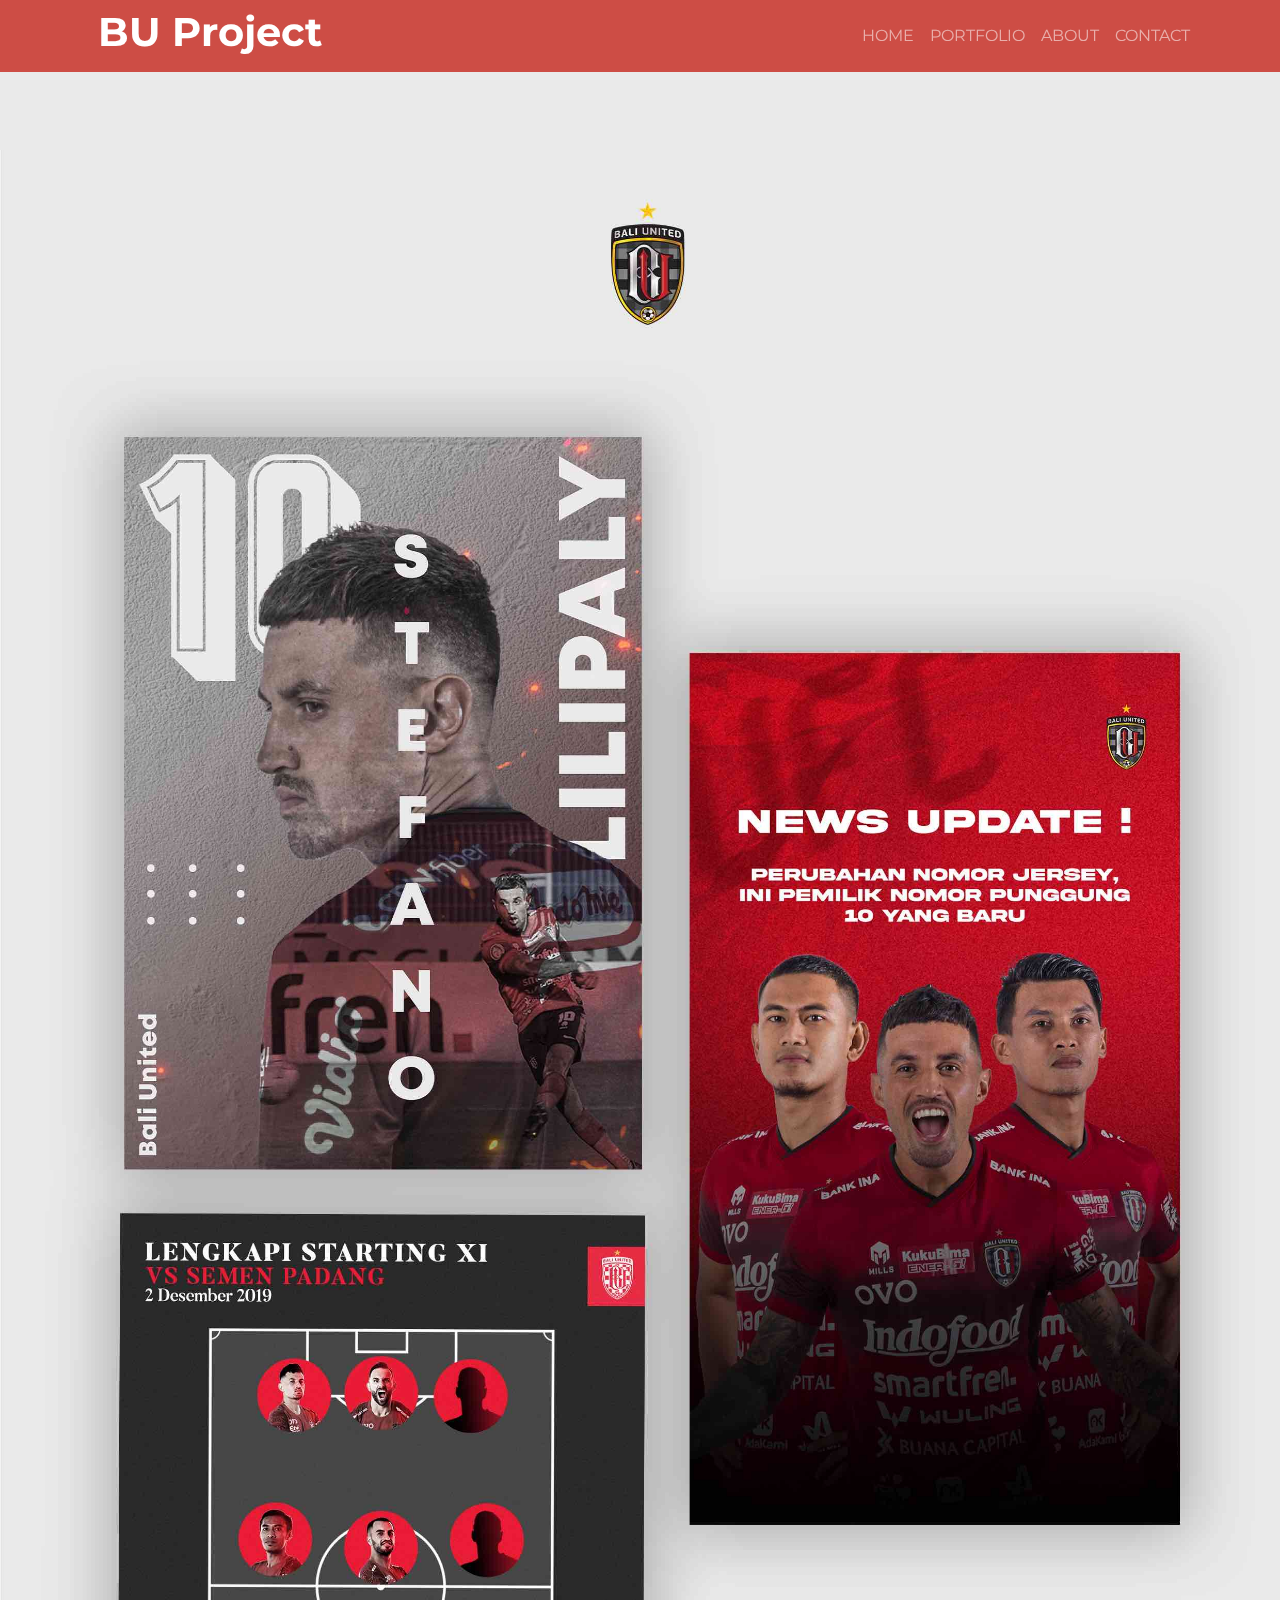
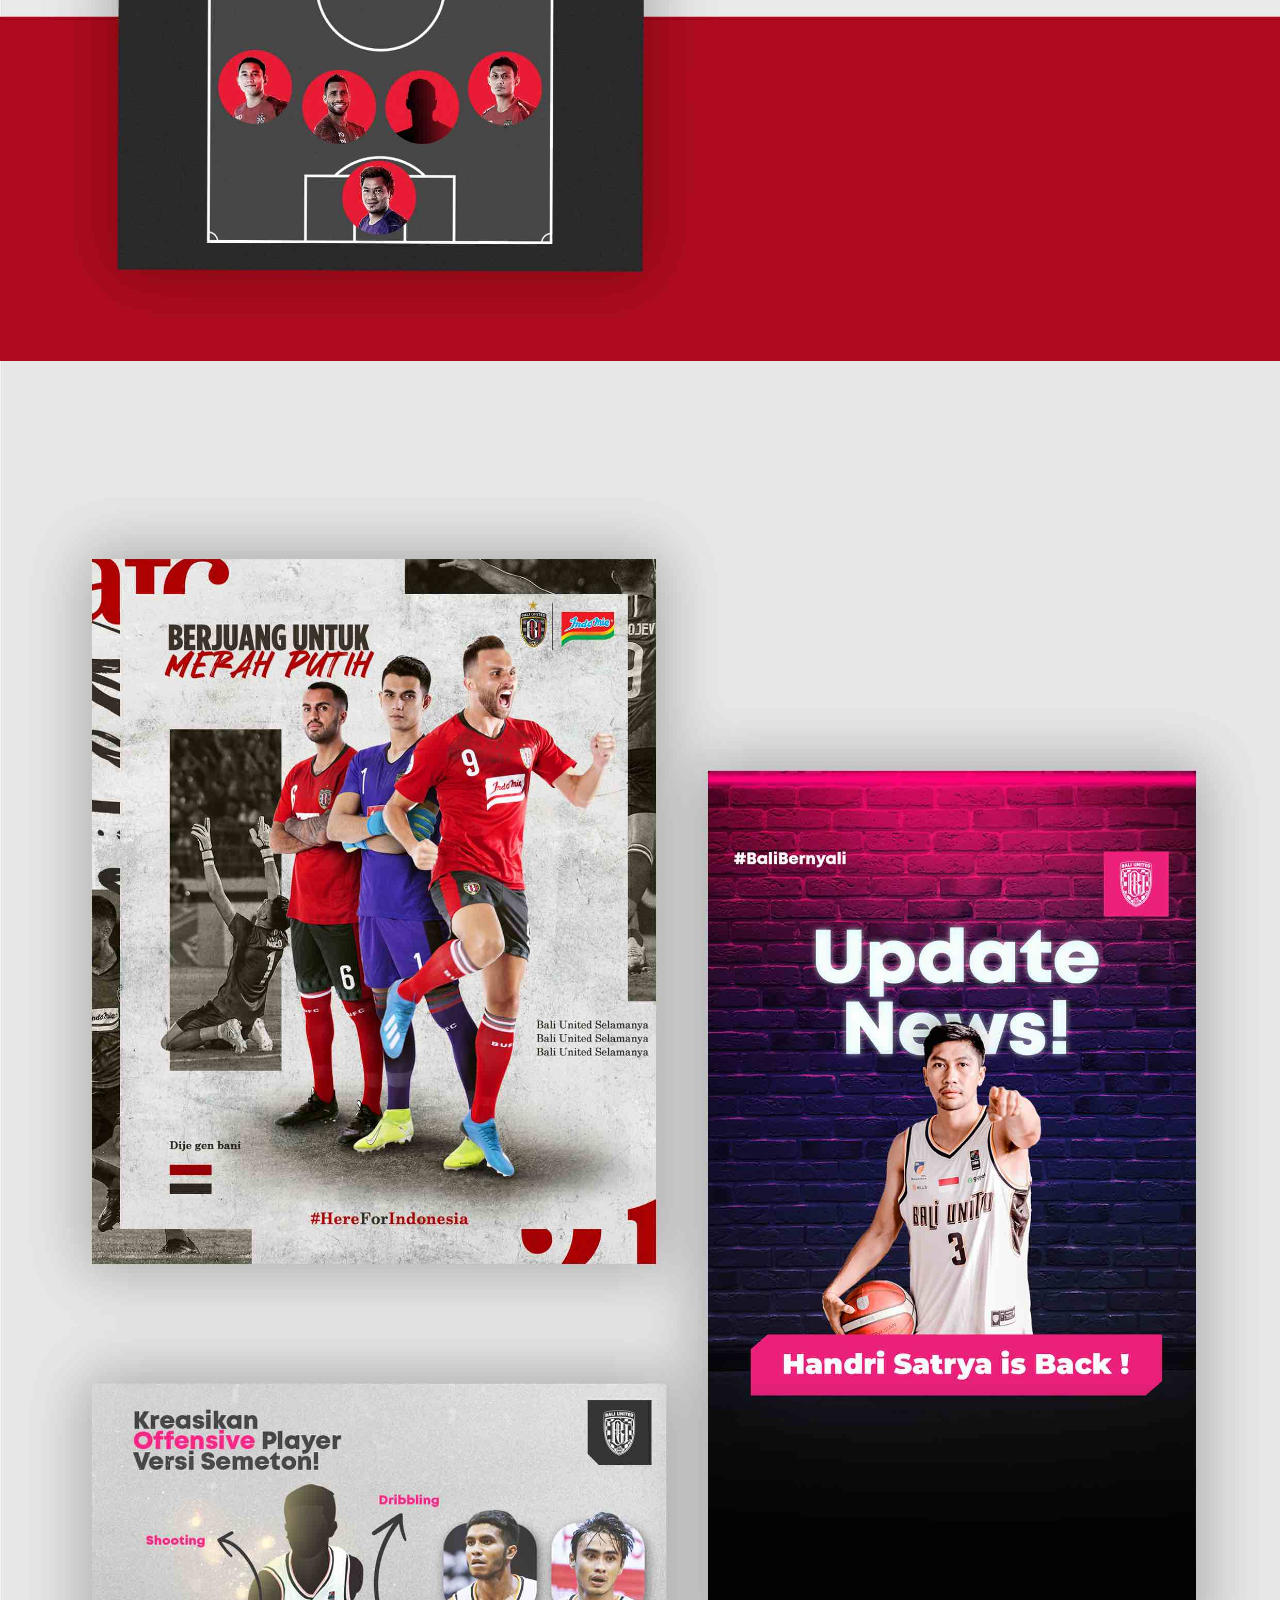
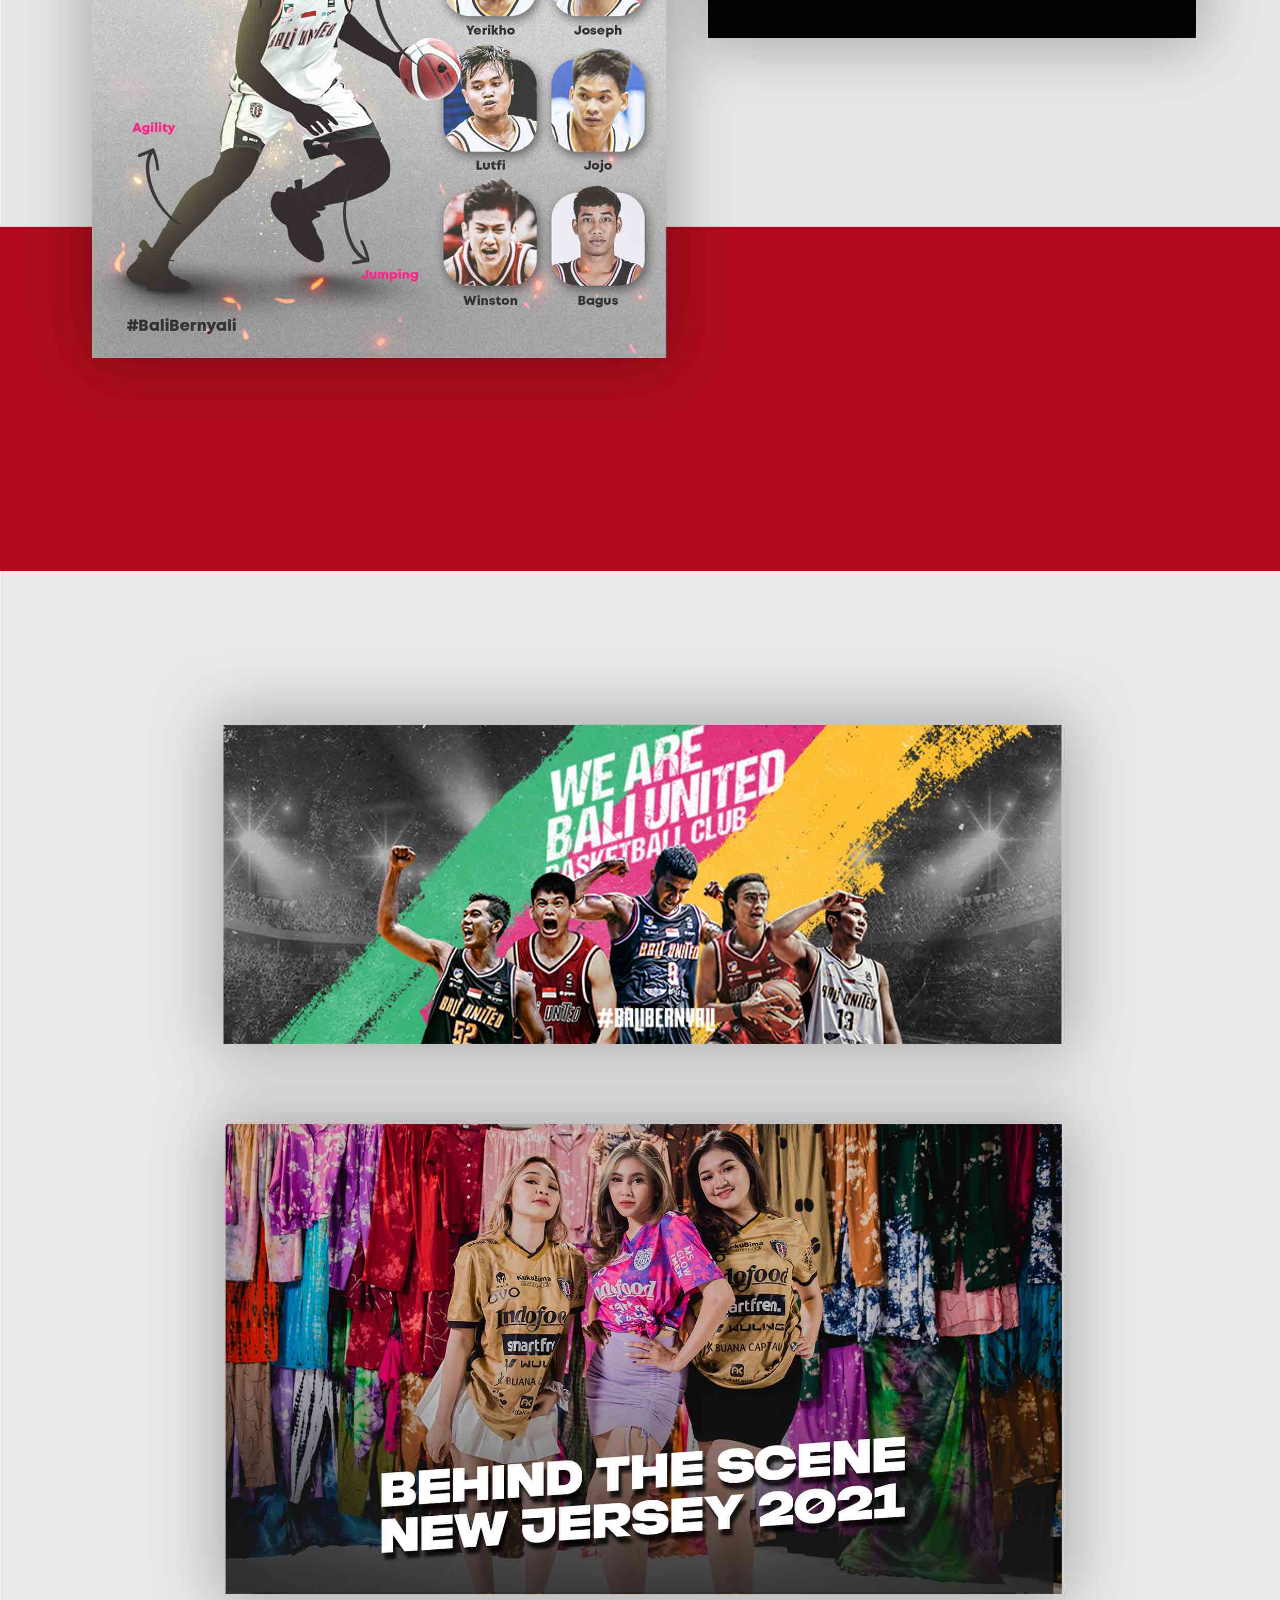
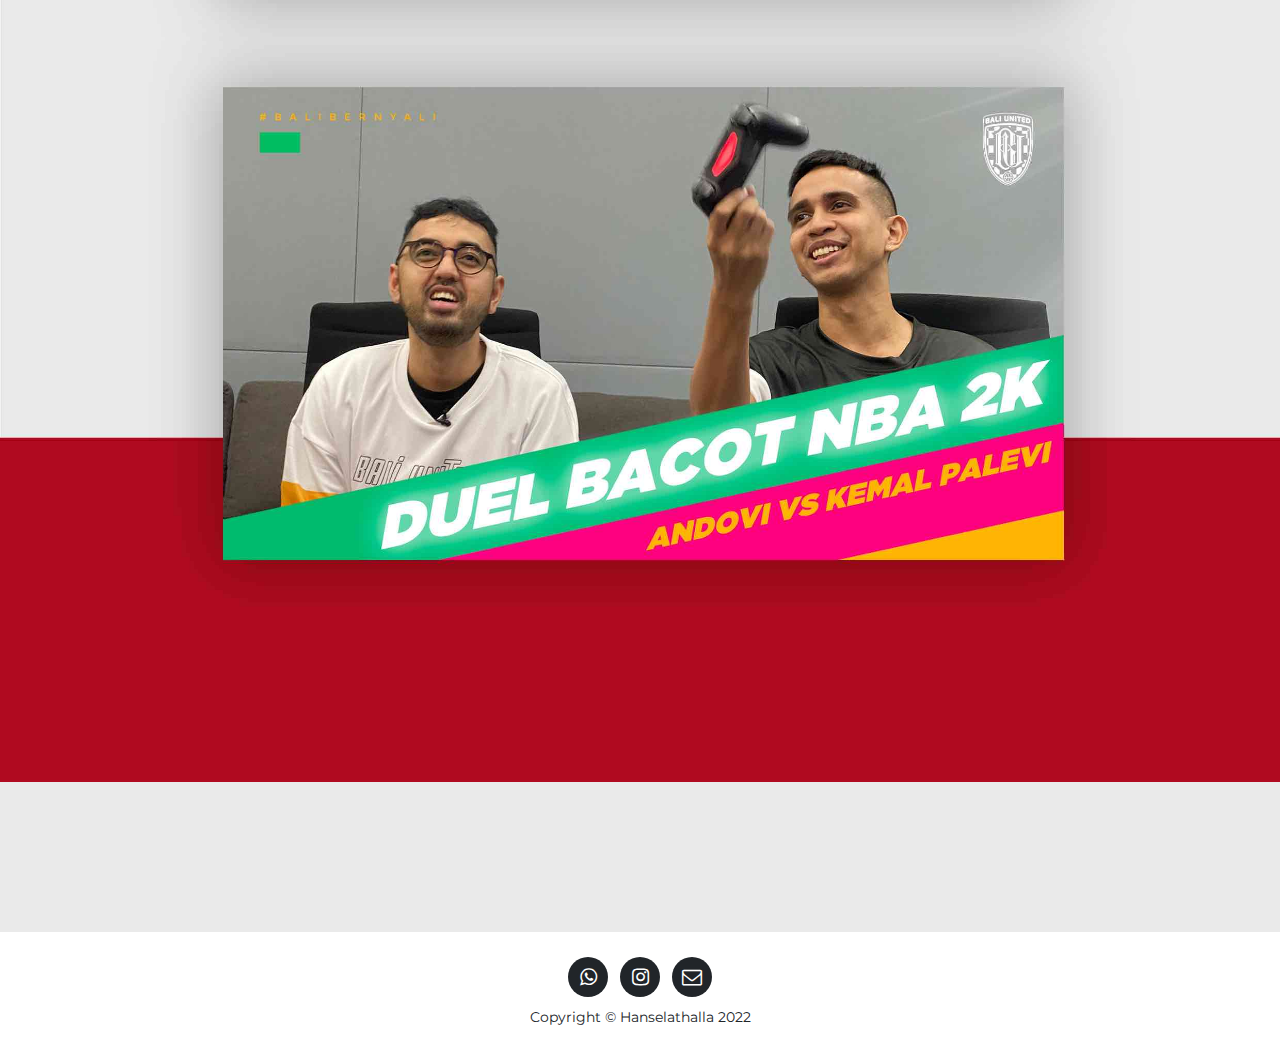
==== Baliunited.html @ dcb746bf "Added new files" ====
<!DOCTYPE html>
<html>

<head>
    <meta charset="utf-8">
    <meta name="viewport" content="width=device-width, initial-scale=1.0, shrink-to-fit=no">
    <title>Home - Brand</title>
    <link rel="stylesheet" href="assets/bootstrap/css/bootstrap.min.css">
    <link rel="stylesheet" href="https://fonts.googleapis.com/css?family=Montserrat:400,700">
    <link rel="stylesheet" href="https://fonts.googleapis.com/css?family=Kaushan+Script">
    <link rel="stylesheet" href="assets/fonts/font-awesome.min.css">
    <link rel="stylesheet" href="assets/css/Footer-Basic.css">
    <link rel="stylesheet" href="assets/css/Footer-with-social-media-icons.css">
    <link rel="stylesheet" href="assets/css/untitled-1.css">
    <link rel="stylesheet" href="assets/css/untitled-10.css">
    <link rel="stylesheet" href="assets/css/untitled-11.css">
    <link rel="stylesheet" href="assets/css/untitled-12.css">
    <link rel="stylesheet" href="assets/css/untitled-2.css">
    <link rel="stylesheet" href="assets/css/untitled-3.css">
    <link rel="stylesheet" href="assets/css/untitled-4.css">
    <link rel="stylesheet" href="assets/css/untitled-5.css">
    <link rel="stylesheet" href="assets/css/untitled-6.css">
    <link rel="stylesheet" href="assets/css/untitled-7.css">
    <link rel="stylesheet" href="assets/css/untitled-8.css">
    <link rel="stylesheet" href="assets/css/untitled-9.css">
    <link rel="stylesheet" href="assets/css/untitled.css">
</head>

<body id="page-top" data-bs-spy="scroll" data-bs-target="#mainNav" data-bs-offset="54">
    <nav class="navbar navbar-dark navbar-expand-lg fixed-top bg-info" id="mainNav-2">
        <div class="container"><a class="navbar-brand" href="#page-top"></a>
            <h1 style="color: rgb(255,255,255);">BU Project</h1><button data-bs-toggle="collapse" data-bs-target="#navbarResponsive-2" class="navbar-toggler navbar-toggler-right" type="button" aria-controls="navbarResponsive" aria-expanded="false" aria-label="Toggle navigation" style="background: rgba(255,255,255,0.25);"><i class="fa fa-bars"></i></button>
            <div class="collapse navbar-collapse" id="navbarResponsive-2">
                <ul class="navbar-nav ms-auto text-uppercase">
                    <li class="nav-item"><a class="nav-link" href="index.html">Home</a></li>
                    <li class="nav-item"><a class="nav-link" href="index.html#portfolio">Portfolio</a></li>
                    <li class="nav-item"><a class="nav-link" href="index.html#about">About</a></li>
                    <li class="nav-item"></li>
                    <li class="nav-item"><a class="nav-link" href="#contact">Contact</a></li>
                </ul>
            </div>
        </div>
    </nav>
    <section class="article-clean" style="/*transform: scale(1.08);*//*margin-top: -117px;*/background: rgb(234,234,234);">
        <div class="container">
            <div class="row" style="width: 336px;">
                <div class="col-11 col-sm-10 col-lg-12 col-xl-8 offset-0 offset-sm-2 offset-lg-0 offset-xl-2">
                    <div class="intro"></div>
                    <div class="text"></div>
                </div>
            </div>
        </div><img class="img-fluid" src="assets/img/24.jpg" style="/*transform: scale(1.14);*/max-width: 100%;"><img class="img-fluid" src="assets/img/25.jpg" style="/*transform: scale(1.14);*/max-width: 100%;"><img class="img-fluid" src="assets/img/26.jpg" style="/*transform: scale(1.14);*/max-width: 100%;">
    </section>
    <footer>
        <div class="container">
            <div class="row">
                <div class="col-md-4">
                    <ul class="list-inline social-buttons">
                        <li class="list-inline-item"></li>
                    </ul>
                </div>
                <div class="col-md-4">
                    <ul class="list-inline social-buttons">
                        <li class="list-inline-item"><a href="https://wa.me/6281266294804?text=Halo,%20saya%20ingin%20request%20design" target="_blank"><i class="fa fa-whatsapp"></i></a></li>
                        <li class="list-inline-item"><a href="https://www.instagram.com/hnselathalla/" target="_blank"><i class="fa fa-instagram"></i></a></li>
                        <li class="list-inline-item"><a href="mailto:hanselathalla42gmail.com"><i class="fa fa-envelope-o"></i></a></li>
                    </ul><span class="copyright">Copyright&nbsp;© Hanselathalla 2022</span>
                </div>
                <div class="col-md-4">
                    <ul class="list-inline quicklinks"></ul>
                </div>
            </div>
        </div>
    </footer>
    <script src="assets/bootstrap/js/bootstrap.min.js"></script>
    <script src="assets/js/agency.js"></script>
    <script src="assets/js/Tab.js"></script>
</body>

</html>
---- assets/css/Footer-Basic.css ----
.footer-basic {
  padding: 40px 0;
  background-color: #ffffff;
  color: #4b4c4d;
}

.footer-basic ul {
  padding: 0;
  list-style: none;
  text-align: center;
  font-size: 18px;
  line-height: 1.6;
  margin-bottom: 0;
}

.footer-basic li {
  padding: 0 10px;
}

.footer-basic ul a {
  color: inherit;
  text-decoration: none;
  opacity: 0.8;
}

.footer-basic ul a:hover {
  opacity: 1;
}

.footer-basic .social {
  text-align: center;
  padding-bottom: 25px;
}

.footer-basic .social > a {
  font-size: 24px;
  width: 40px;
  height: 40px;
  line-height: 40px;
  display: inline-block;
  text-align: center;
  border-radius: 50%;
  border: 1px solid #ccc;
  margin: 0 8px;
  color: inherit;
  opacity: 0.75;
}

.footer-basic .social > a:hover {
  opacity: 0.9;
}

.footer-basic .copyright {
  margin-top: 15px;
  text-align: center;
  font-size: 13px;
  color: #aaa;
  margin-bottom: 0;
}
---- assets/css/Footer-with-social-media-icons.css ----
#footerpad {
  padding-top: 70px;
  padding-bottom: 20px;
  background-color: #000000;
}

a:focus, a:hover {
  color: #0085A1;
}
---- assets/css/untitled-1.css ----
header.masthead {
  text-align: center;
  color: #fff;
  background-repeat: no-repeat;
  background-attachment: scroll;
  background-position: center center;
  background-size: cover;
}
---- assets/css/untitled-10.css ----
ul.social-buttons li a:active, ul.social-buttons li a:focus, ul.social-buttons li a:hover {
  background-color: #c81a0f;
}
---- assets/css/untitled-11.css ----
.footer-basic .social > a {
  /*font-size: 20px;*/
  line-height: 40px;
  /*display: block;*/
  width: 40px;
  height: 40px;
  transition: all .3s;
  color: #fff;
  border-radius: 100%;
  outline: none;
  background-color: #000000;
}
---- assets/css/untitled-12.css ----
.btn-primary:active, .btn-primary:focus, .btn-primary:hover {
  background-color: rgba(42,42,42,0.64) !important;
  border-color: #ffffff !important;
  color: #fff;
}
---- assets/css/untitled-2.css ----
#mainNav {
  /*background-color: #2a6aaa;*/
}
---- assets/css/untitled-3.css ----
.bg-dark {
  background-color: rgba(24,165,210,0.72) !important;
}
---- assets/css/untitled-4.css ----
#mainNav .navbar-nav .nav-item .nav-link.active, #mainNav .navbar-nav .nav-item .nav-link:hover {
  color: #c0ac88;
}
---- assets/css/untitled-6.css ----
.bg-warning {
  --bs-bg-opacity: 1;
  background-color: rgba(248,126,26,0.69) !important;
}
---- assets/css/untitled-7.css ----
.bg-success {
  --bs-bg-opacity: 1;
  background-color: rgba(110,168,195,0.6) !important;
}
---- assets/css/untitled-8.css ----
.bg-info {
  --bs-bg-opacity: 1;
  background-color: rgba(194,16,5,0.72) !important;
}
---- assets/css/untitled-9.css ----
.btn-check:checked + .btn-primary:focus, .btn-check:active + .btn-primary:focus, .btn-primary:active:focus, .btn-primary.active:focus, .show > .btn-primary.dropdown-toggle:focus {
  box-shadow: 0 0 0 .25rem rgba(216,178,46,.5);
}
---- assets/css/untitled.css ----
#mainNav {
  background-color: rgba(0,0,0,0.49) !important;
}
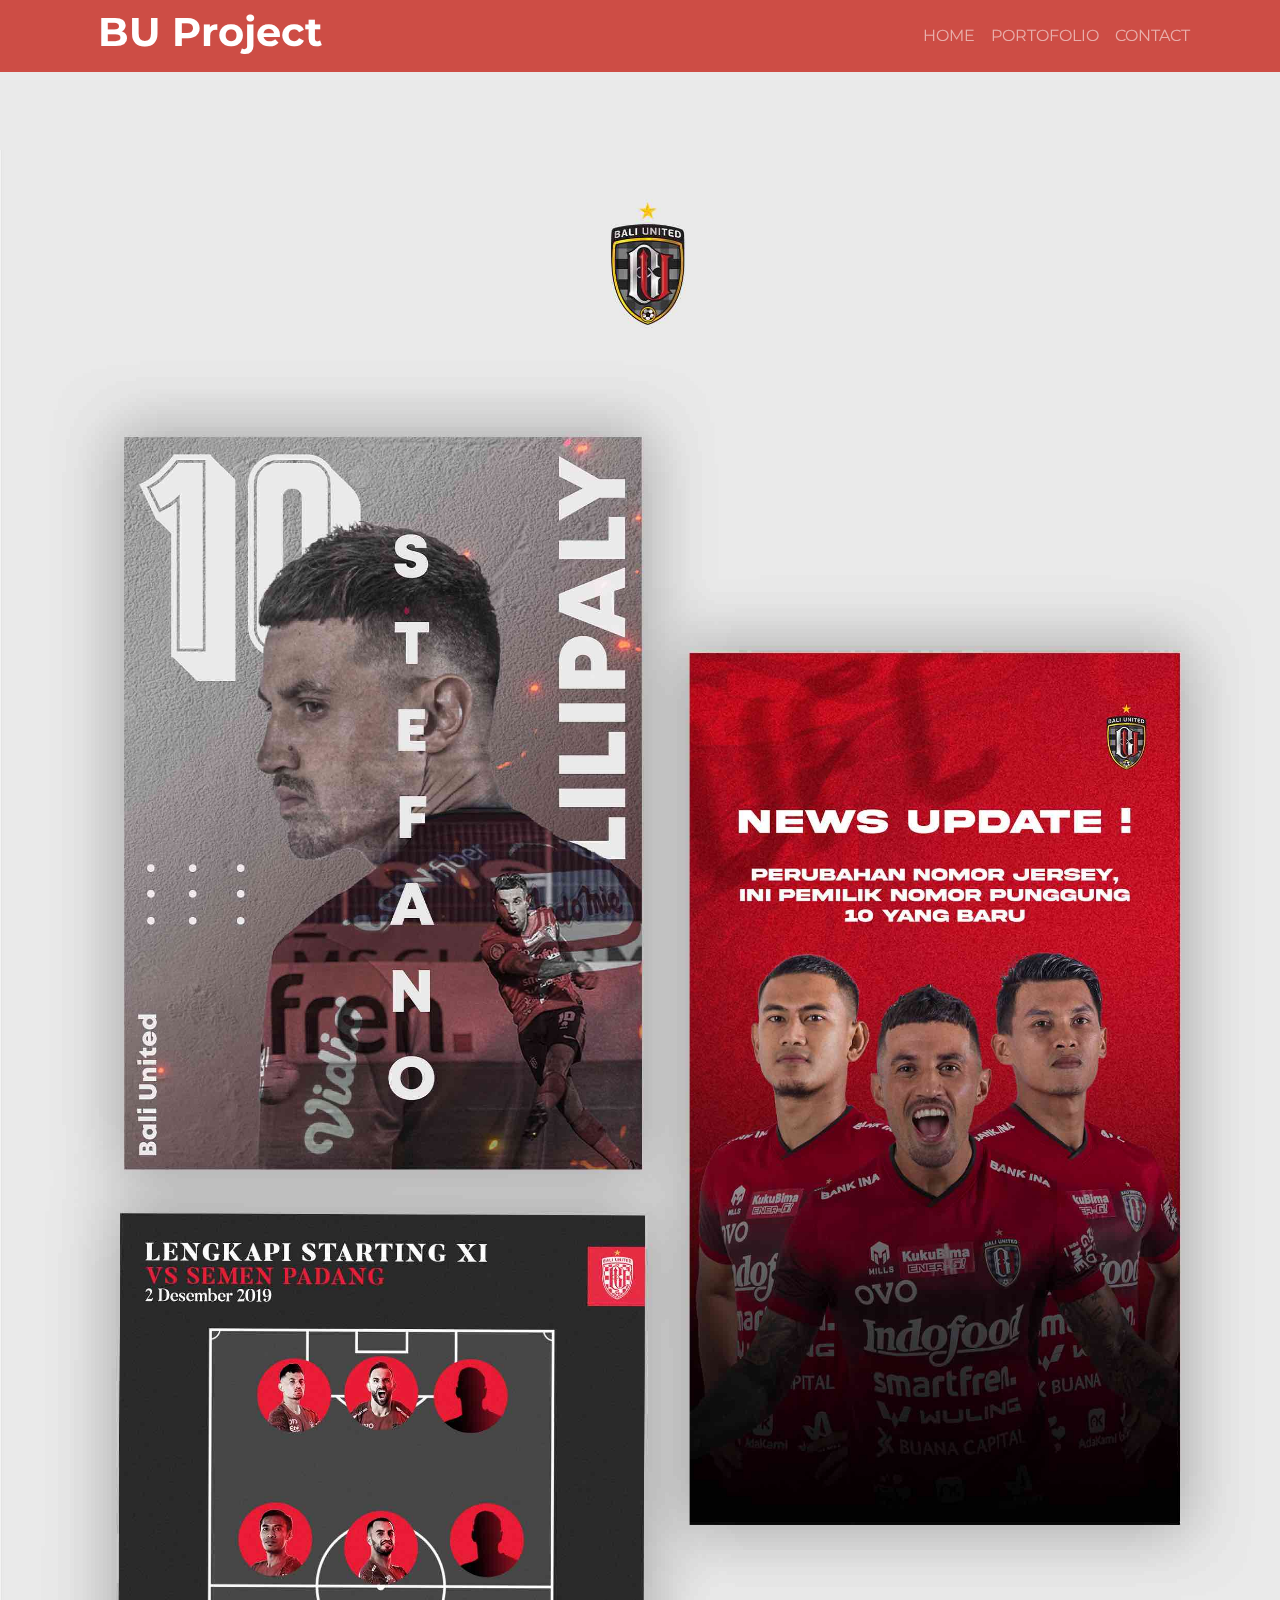
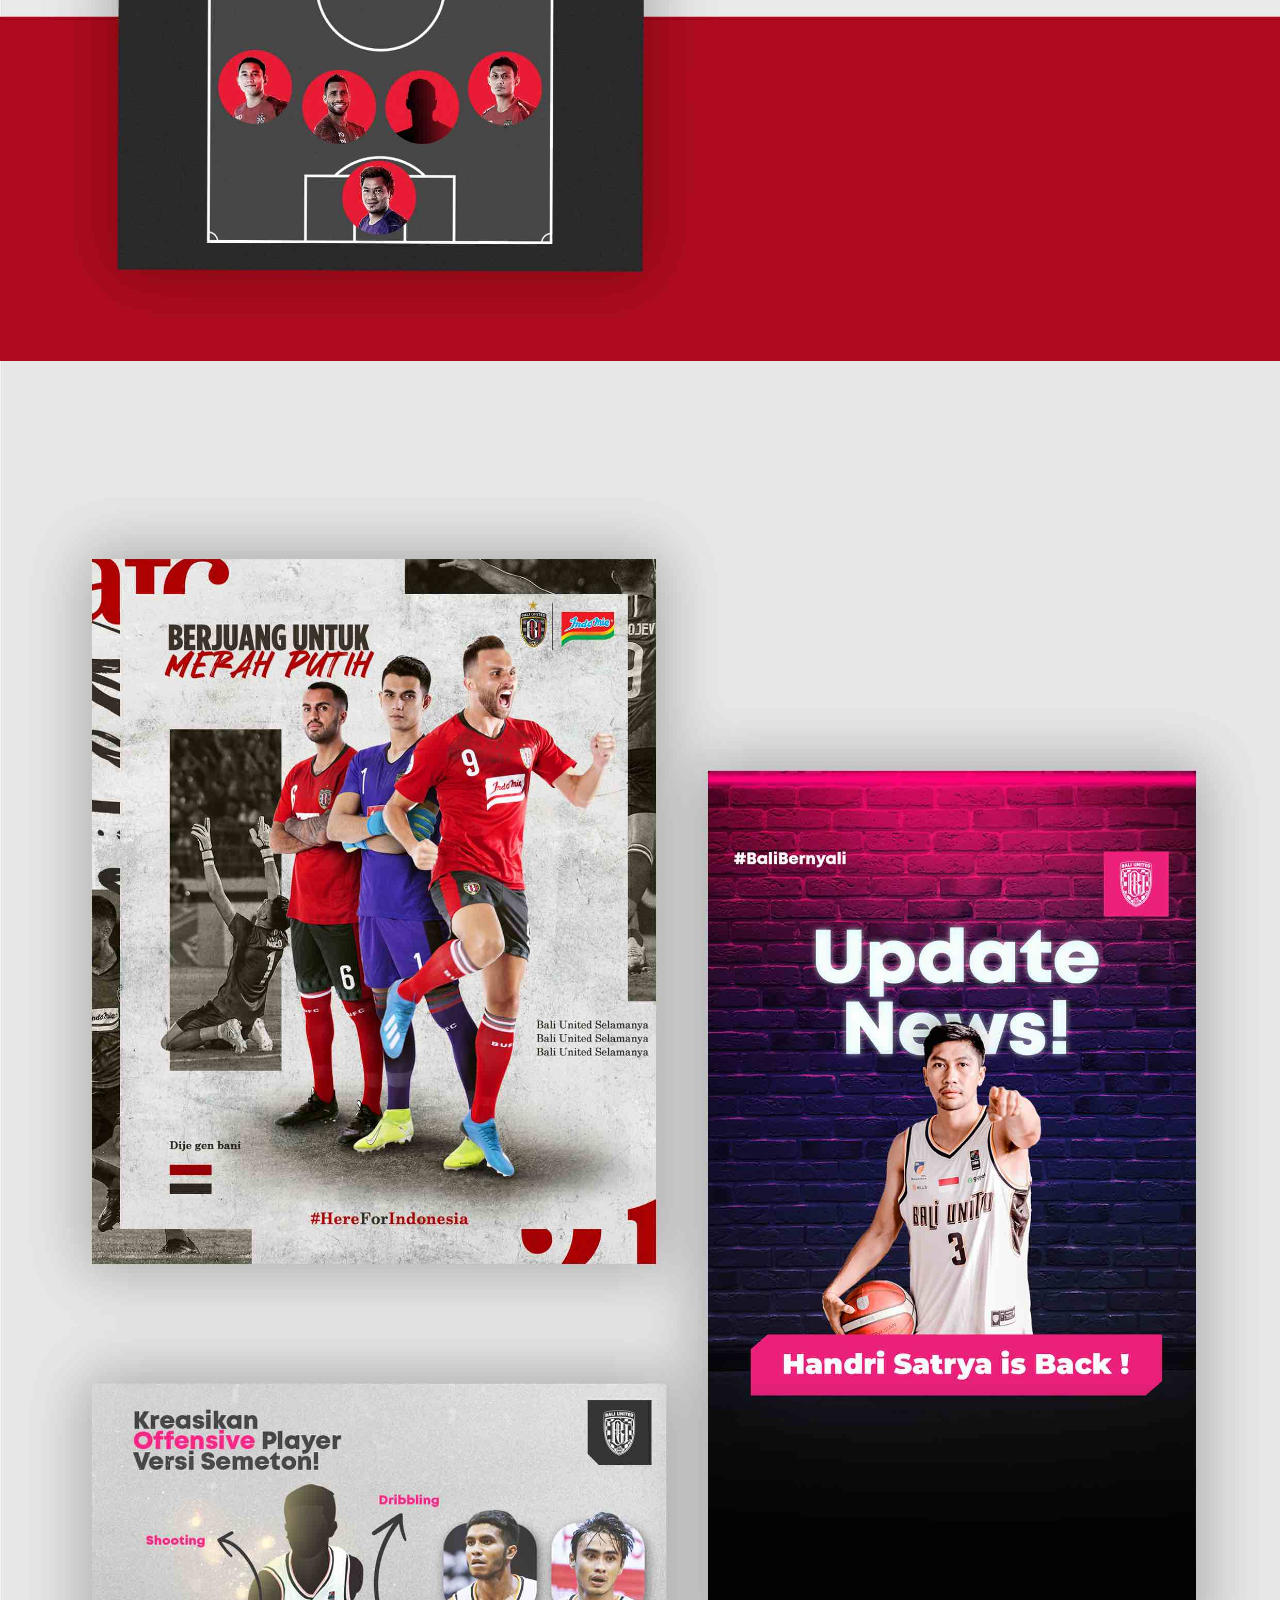
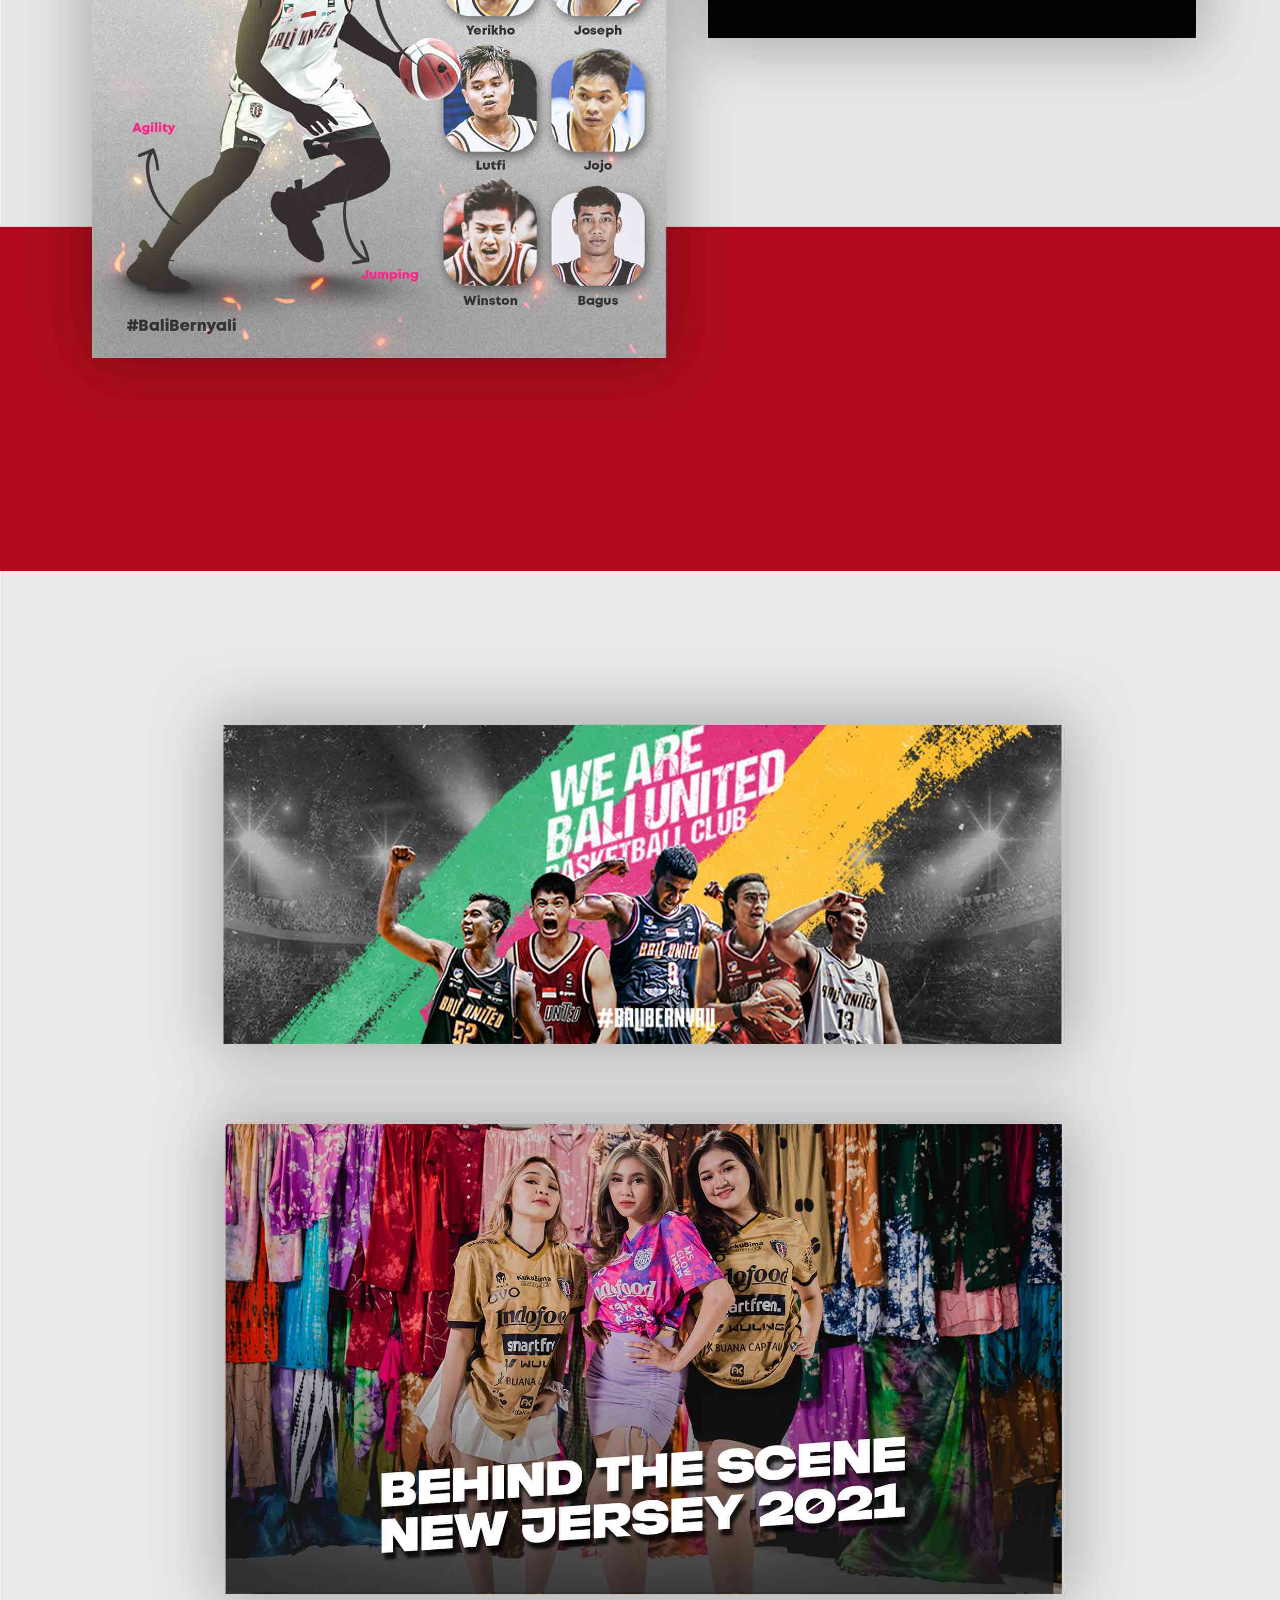
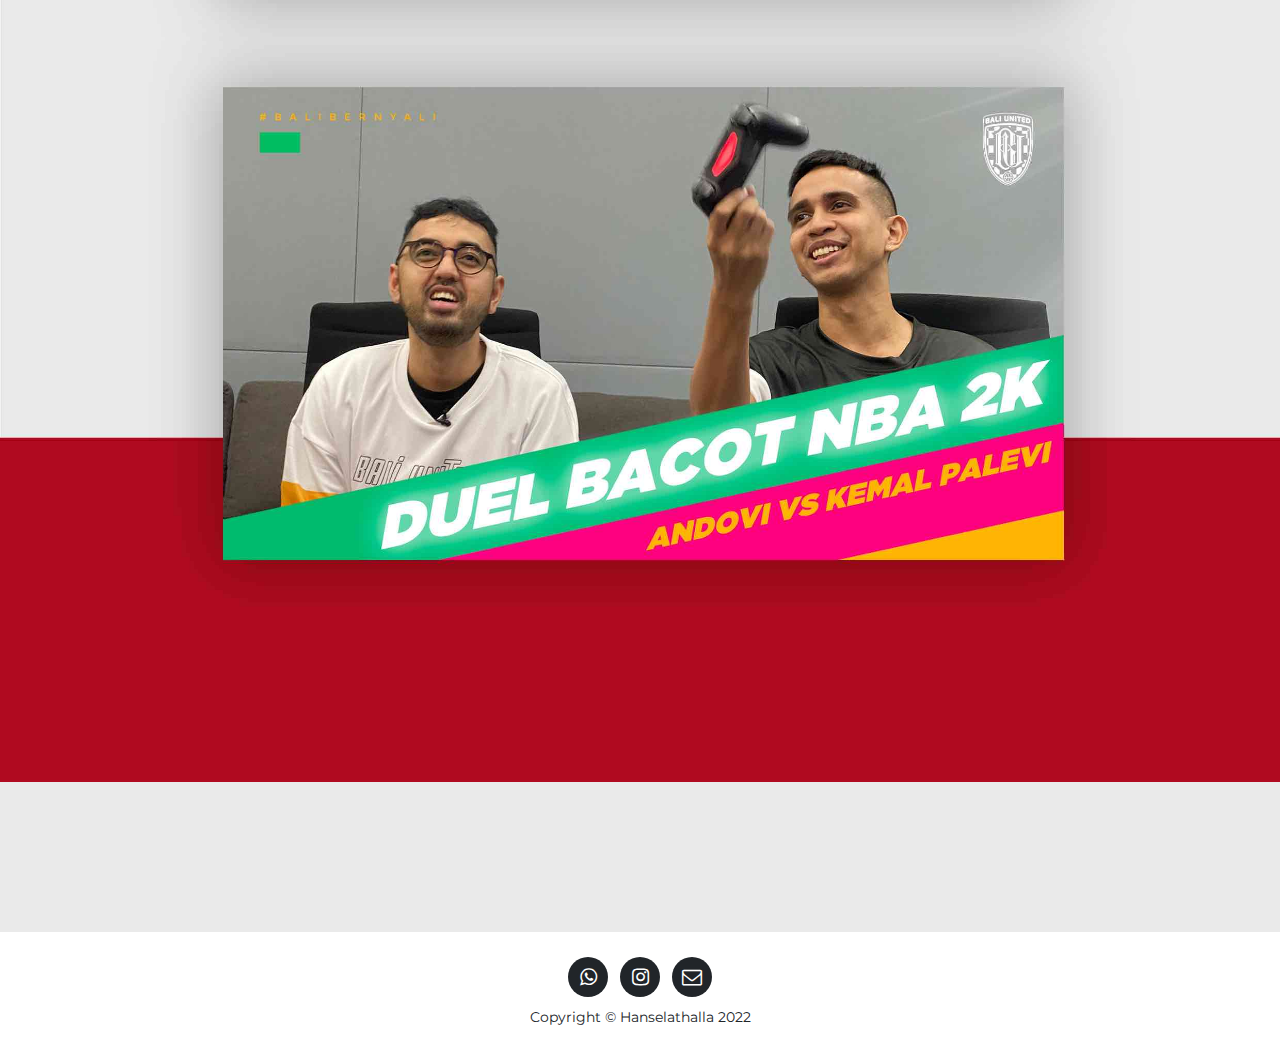
==== commit ac87abf3: "Add files via upload" ====
--- a/Baliunited.html
+++ b/Baliunited.html
@@ -15,6 +15,8 @@
     <link rel="stylesheet" href="assets/css/untitled-10.css">
     <link rel="stylesheet" href="assets/css/untitled-11.css">
     <link rel="stylesheet" href="assets/css/untitled-12.css">
+    <link rel="stylesheet" href="assets/css/untitled-13.css">
+    <link rel="stylesheet" href="assets/css/untitled-14.css">
     <link rel="stylesheet" href="assets/css/untitled-2.css">
     <link rel="stylesheet" href="assets/css/untitled-3.css">
     <link rel="stylesheet" href="assets/css/untitled-4.css">
@@ -33,10 +35,10 @@
             <div class="collapse navbar-collapse" id="navbarResponsive-2">
                 <ul class="navbar-nav ms-auto text-uppercase">
                     <li class="nav-item"><a class="nav-link" href="index.html">Home</a></li>
-                    <li class="nav-item"><a class="nav-link" href="index.html#portfolio">Portfolio</a></li>
-                    <li class="nav-item"><a class="nav-link" href="index.html#about">About</a></li>
+                    <li class="nav-item"><a class="nav-link" href="index.html#portfolio">Portofolio</a></li>
                     <li class="nav-item"></li>
-                    <li class="nav-item"><a class="nav-link" href="#contact">Contact</a></li>
+                    <li class="nav-item"></li>
+                    <li class="nav-item"><a class="nav-link" href="index.html#contact">Contact</a></li>
                 </ul>
             </div>
         </div>
--- a/assets/css/untitled-14.css
+++ b/assets/css/untitled-14.css
@@ -0,0 +1,5 @@
+.bg-light {
+  --bs-bg-opacity: 1;
+  background-color: rgb(239,239,239) !important;
+}
+
--- a/assets/css/untitled.css
+++ b/assets/css/untitled.css
@@ -2,3 +2,14 @@
   background-color: rgba(0,0,0,0.49) !important;
 }
 
+@media (max-width: 580px) {
+  #contact {
+    background-size: 190%;
+  }
+}
+
+@media (min-width: 581px) {
+  #contact {
+    background-size: cover;
+  }
+}
